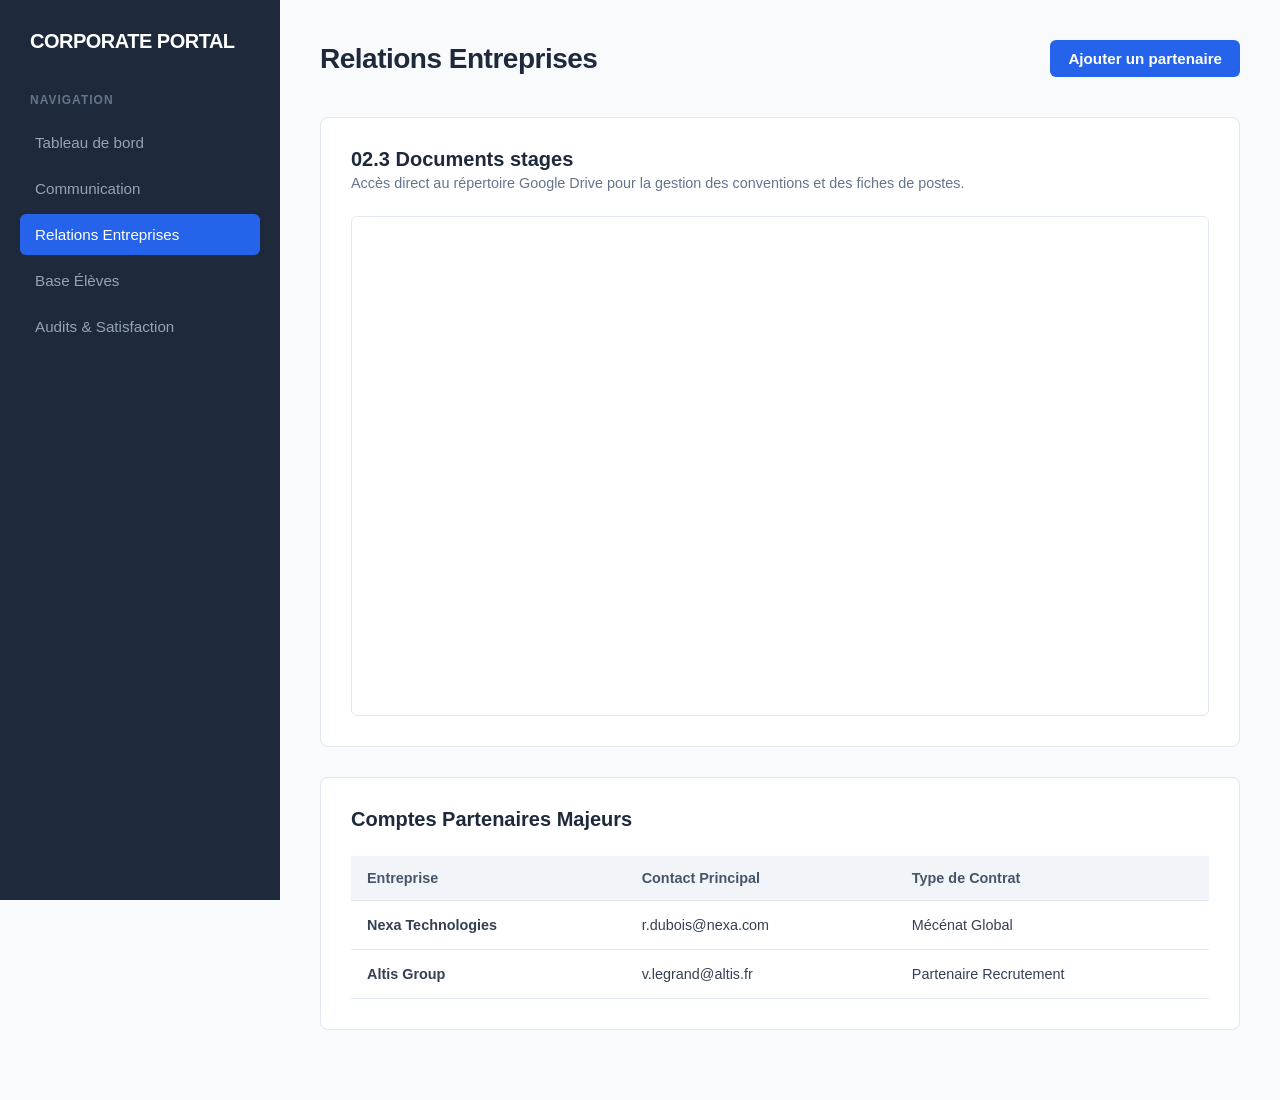
==== entreprises.html @ c329b61d "Create entreprises.html for Corporate Portal This file contains the HTML structure for the 'Entrepri" ====
<!DOCTYPE html>
<html lang="fr">
<head>
    <meta charset="UTF-8">
    <meta name="viewport" content="width=device-width, initial-scale=1.0">
    <title>Entreprises - Association</title>
    <link rel="stylesheet" href="style.css">
</head>
<body>
    <aside>
        <div class="brand">Corporate Portal</div>
        <p class="menu-label">Navigation</p>
        <nav>
            <a href="index.html">Tableau de bord</a>
            <a href="communication.html">Communication</a>
            <a href="entreprises.html" class="active">Relations Entreprises</a>
            <a href="eleves.html">Base Élèves</a>
            <a href="satisfaction.html">Audits & Satisfaction</a>
        </nav>
    </aside>

    <main>
        <div class="header-actions">
            <h1>Relations Entreprises</h1>
            <button class="btn btn-primary">Ajouter un partenaire</button>
        </div>

        <div class="panel">
            <div class="panel-header">
                <h2>02.3 Documents stages</h2>
                <p>Accès direct au répertoire Google Drive pour la gestion des conventions et des fiches de postes.</p>
            </div>
            <div style="width: 100%; height: 500px; border: 1px solid var(--border); border-radius: 6px; overflow: hidden;">
                <iframe src="https://drive.google.com/embeddedfolderview?id=TON_ID_DE_DOSSIER_DRIVE#list" style="width:100%; height:100%; border:0;"></iframe>
            </div>
        </div>

        <div class="panel">
            <div class="panel-header">
                <h2>Comptes Partenaires Majeurs</h2>
            </div>
            <div class="table-responsive">
                <table>
                    <thead>
                        <tr>
                            <th>Entreprise</th>
                            <th>Contact Principal</th>
                            <th>Type de Contrat</th>
                        </tr>
                    </thead>
                    <tbody>
                        <tr>
                            <td><strong>Nexa Technologies</strong></td>
                            <td>r.dubois@nexa.com</td>
                            <td>Mécénat Global</td>
                        </tr>
                        <tr>
                            <td><strong>Altis Group</strong></td>
                            <td>v.legrand@altis.fr</td>
                            <td>Partenaire Recrutement</td>
                        </tr>
                    </tbody>
                </table>
            </div>
        </div>
    </main>
</body>
</html>
---- style.css ----
:root {
    --bg-main: #0f172a;
    --bg-side: #1e293b;
    --bg-card: #ffffff;
    --text-main: #1e293b;
    --text-muted: #64748b;
    --accent: #2563eb;
    --accent-hover: #1d4ed8;
    --border: #e2e8f0;
}

* { box-sizing: border-box; margin: 0; padding: 0; font-family: '-apple-system', BlinkMacSystemFont, 'Segoe UI', Roboto, sans-serif; }
body { background: #f8fafc; color: var(--text-main); display: flex; min-height: 100vh; }

/* Sidebar Navigation */
aside { width: 280px; background: var(--bg-side); color: #fff; padding: 30px 20px; display: flex; flex-direction: column; position: fixed; height: 100vh; }
.brand { font-size: 1.25rem; font-weight: 700; letter-spacing: -0.5px; margin-bottom: 40px; padding-left: 10px; color: #fff; text-transform: uppercase; }
.menu-label { font-size: 0.75rem; text-transform: uppercase; color: var(--text-muted); font-weight: 700; letter-spacing: 1px; margin-bottom: 15px; padding-left: 10px; }
nav { display: flex; flex-direction: column; gap: 5px; flex-grow: 1; }
nav a { color: #94a3b8; text-decoration: none; padding: 12px 15px; border-radius: 6px; font-size: 0.95rem; font-weight: 500; transition: all 0.2s; }
nav a:hover, nav a.active { background: rgba(255,255,255,0.05); color: #fff; }
nav a.active { background: var(--accent); color: #fff; }

/* Main Content Area */
main { margin-left: 280px; flex-grow: 1; padding: 40px; max-width: 1400px; width: calc(100% - 280px); }
.header-actions { display: flex; justify-content: space-between; align-items: center; margin-bottom: 40px; }
.header-actions h1 { font-size: 1.75rem; font-weight: 700; letter-spacing: -0.5px; }

/* Dashboard Stats */
.stats-grid { display: grid; grid-template-columns: repeat(4, 1fr); gap: 20px; margin-bottom: 40px; }
.stat-card { background: var(--bg-card); padding: 24px; border-radius: 8px; border: 1px solid var(--border); }
.stat-card p { font-size: 0.875rem; color: var(--text-muted); font-weight: 500; }
.stat-card h3 { font-size: 1.75rem; font-weight: 700; margin-top: 5px; }

.panel { background: var(--bg-card); border: 1px solid var(--border); border-radius: 8px; padding: 30px; margin-bottom: 30px; }
.panel-header { margin-bottom: 25px; }
.panel-header h2 { font-size: 1.25rem; font-weight: 600; }
.panel-header p { color: var(--text-muted); font-size: 0.9rem; margin-top: 4px; }

/* Tables */
.table-responsive { overflow-x: auto; }
table { width: 100%; border-collapse: collapse; text-align: left; font-size: 0.9rem; }
th { padding: 14px 16px; background: #f1f5f9; font-weight: 600; color: #475569; border-bottom: 1px solid var(--border); }
td { padding: 16px; border-bottom: 1px solid var(--border); color: #334155; }
tr:hover td { background: #f8fafc; }

/* Forms */
.form-grid { display: grid; grid-template-columns: repeat(2, 1fr); gap: 20px; margin-bottom: 20px; }
.form-group { display: flex; flex-direction: column; gap: 8px; }
.form-group.full-width { grid-column: span 2; }
label { font-size: 0.85rem; font-weight: 600; color: #344054; }
input, select, textarea { width: 100%; padding: 10px 14px; border: 1px solid #d0d5dd; border-radius: 6px; font-size: 0.95rem; background: #fff; color: var(--text-main); }
input:focus, select:focus, textarea:focus { outline: none; border-color: var(--accent); box-shadow: 0 0 0 4px rgba(37, 99, 235, 0.1); }

/* Buttons */
.btn { display: inline-flex; align-items: center; justify-content: center; padding: 10px 18px; border-radius: 6px; font-size: 0.95rem; font-weight: 600; cursor: pointer; transition: background 0.2s; border: none; text-decoration: none; }
.btn-primary { background: var(--accent); color: white; }
.btn-primary:hover { background: var(--accent-hover); }
.btn-secondary { background: #fff; border: 1px solid #d0d5dd; color: #344054; }
.btn-secondary:hover { background: #f9fafb; }
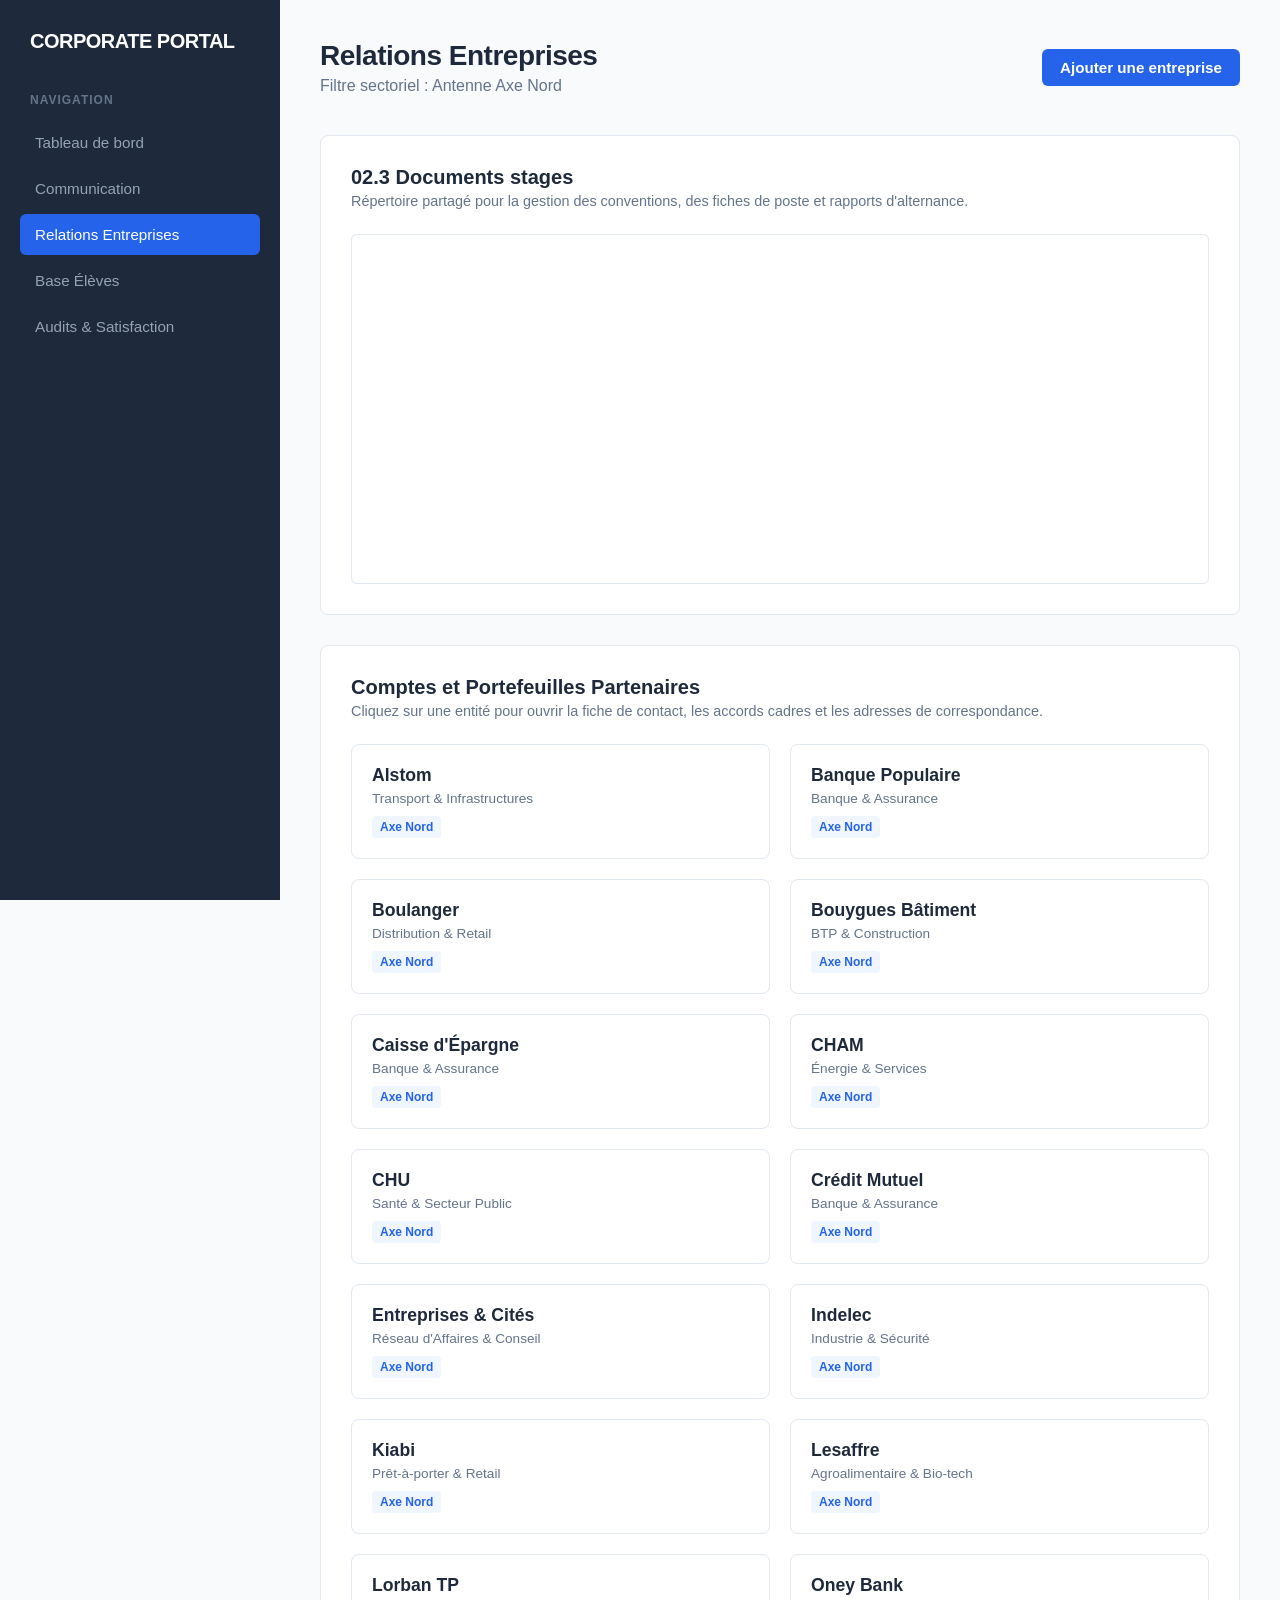
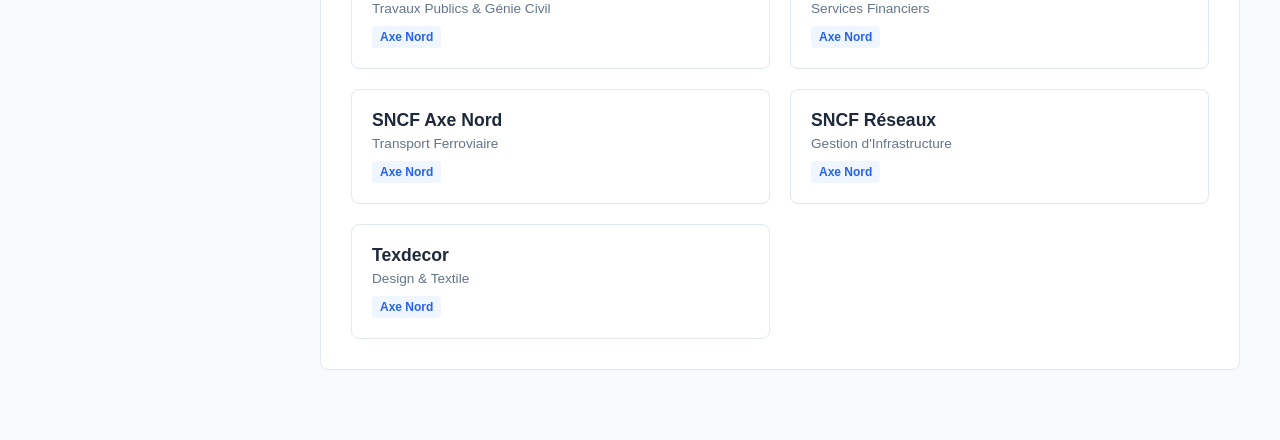
==== commit 127930b0: "Implement company grid layout and modal styles Added styles for company grid and modal functionality" ====
--- a/entreprises.html
+++ b/entreprises.html
@@ -5,8 +5,152 @@
     <meta name="viewport" content="width=device-width, initial-scale=1.0">
     <title>Entreprises - Association</title>
     <link rel="stylesheet" href="style.css">
+    <style>
+        /* Styles spécifiques pour la grille d'entreprises du Nord */
+        .companies-grid {
+            display: grid;
+            grid-template-columns: repeat(auto-fill, minmax(280px, 1fr));
+            gap: 20px;
+            margin-top: 15px;
+        }
+
+        .company-card {
+            background: var(--bg-card);
+            border: 1px solid var(--border);
+            border-radius: 8px;
+            padding: 20px;
+            cursor: pointer;
+            transition: all 0.2s ease-in-out;
+            display: flex;
+            flex-direction: column;
+            justify-content: space-between;
+        }
+
+        .company-card:hover {
+            border-color: var(--accent);
+            box-shadow: 0 4px 12px rgba(37, 99, 235, 0.08);
+            transform: translateY(-2px);
+        }
+
+        .company-info h3 {
+            font-size: 1.1rem;
+            font-weight: 600;
+            color: var(--text-main);
+            margin-bottom: 5px;
+        }
+
+        .company-info p {
+            font-size: 0.85rem;
+            color: var(--text-muted);
+        }
+
+        .region-badge {
+            display: inline-block;
+            background: #eff6ff;
+            color: var(--accent);
+            padding: 4px 8px;
+            border-radius: 4px;
+            font-size: 0.75rem;
+            font-weight: 600;
+            margin-top: 10px;
+            width: fit-content;
+        }
+
+        /* Fenêtre Modale (Pop-up Contacts) */
+        .modal-overlay {
+            position: fixed;
+            top: 0;
+            left: 0;
+            width: 100%;
+            height: 100%;
+            background: rgba(15, 23, 42, 0.6);
+            backdrop-filter: blur(4px);
+            display: flex;
+            align-items: center;
+            justify-content: center;
+            z-index: 1000;
+            opacity: 0;
+            pointer-events: none;
+            transition: opacity 0.2s ease;
+        }
+
+        .modal-overlay.active {
+            opacity: 1;
+            pointer-events: auto;
+        }
+
+        .modal-box {
+            background: #fff;
+            width: 100%;
+            max-width: 550px;
+            border-radius: 12px;
+            box-shadow: 0 20px 25px -5px rgba(0,0,0,0.1);
+            padding: 30px;
+            position: relative;
+            transform: translateY(20px);
+            transition: transform 0.2s ease;
+        }
+
+        .modal-overlay.active .modal-box {
+            transform: translateY(0);
+        }
+
+        .close-modal {
+            position: absolute;
+            top: 20px;
+            right: 20px;
+            background: #f1f5f9;
+            border: none;
+            width: 32px;
+            height: 32px;
+            border-radius: 50%;
+            cursor: pointer;
+            font-weight: bold;
+            color: var(--text-muted);
+            display: flex;
+            align-items: center;
+            justify-content: center;
+        }
+
+        .close-modal:hover {
+            background: #e2e8f0;
+            color: var(--text-main);
+        }
+
+        .modal-body h2 {
+            font-size: 1.5rem;
+            font-weight: 700;
+            margin-bottom: 20px;
+            color: #0f172a;
+            border-bottom: 2px solid var(--border);
+            padding-bottom: 10px;
+        }
+
+        .contact-row {
+            margin-bottom: 15px;
+            background: #f8fafc;
+            padding: 12px 15px;
+            border-radius: 6px;
+            border-left: 3px solid var(--accent);
+        }
+
+        .contact-row label {
+            font-size: 0.75rem;
+            text-transform: uppercase;
+            color: var(--text-muted);
+            letter-spacing: 0.5px;
+        }
+
+        .contact-row p {
+            font-size: 0.95rem;
+            font-weight: 600;
+            color: var(--text-main);
+            margin-top: 2px;
+        }
+    </style>
 </head>
 <body>
+
     <aside>
         <div class="brand">Corporate Portal</div>
         <p class="menu-label">Navigation</p>
@@ -21,48 +165,127 @@
 
     <main>
         <div class="header-actions">
-            <h1>Relations Entreprises</h1>
-            <button class="btn btn-primary">Ajouter un partenaire</button>
+            <div>
+                <h1>Relations Entreprises</h1>
+                <p style="color: var(--text-muted); margin-top: 5px;">Filtre sectoriel : Antenne Axe Nord</p>
+            </div>
+            <button class="btn btn-primary" onclick="alert('Ajout d\'un nouveau compte partenaire')">Ajouter une entreprise</button>
         </div>
 
         <div class="panel">
             <div class="panel-header">
                 <h2>02.3 Documents stages</h2>
-                <p>Accès direct au répertoire Google Drive pour la gestion des conventions et des fiches de postes.</p>
-            </div>
-            <div style="width: 100%; height: 500px; border: 1px solid var(--border); border-radius: 6px; overflow: hidden;">
+                <p>Répertoire partagé pour la gestion des conventions, des fiches de poste et rapports d'alternance.</p>
+            </div>
+            <div style="width: 100%; height: 350px; border: 1px solid var(--border); border-radius: 6px; overflow: hidden;">
                 <iframe src="https://drive.google.com/embeddedfolderview?id=TON_ID_DE_DOSSIER_DRIVE#list" style="width:100%; height:100%; border:0;"></iframe>
             </div>
         </div>
 
         <div class="panel">
             <div class="panel-header">
-                <h2>Comptes Partenaires Majeurs</h2>
-            </div>
-            <div class="table-responsive">
-                <table>
-                    <thead>
-                        <tr>
-                            <th>Entreprise</th>
-                            <th>Contact Principal</th>
-                            <th>Type de Contrat</th>
-                        </tr>
-                    </thead>
-                    <tbody>
-                        <tr>
-                            <td><strong>Nexa Technologies</strong></td>
-                            <td>r.dubois@nexa.com</td>
-                            <td>Mécénat Global</td>
-                        </tr>
-                        <tr>
-                            <td><strong>Altis Group</strong></td>
-                            <td>v.legrand@altis.fr</td>
-                            <td>Partenaire Recrutement</td>
-                        </tr>
-                    </tbody>
-                </table>
+                <h2>Comptes et Portefeuilles Partenaires</h2>
+                <p>Cliquez sur une entité pour ouvrir la fiche de contact, les accords cadres et les adresses de correspondance.</p>
+            </div>
+
+            <div class="companies-grid">
+                <div class="company-card" onclick="openCompanyModal('Alstom')">
+                    <div class="company-info"><h3>Alstom</h3><p>Transport & Infrastructures</p></div>
+                    <div class="region-badge">Axe Nord</div>
+                </div>
+                <div class="company-card" onclick="openCompanyModal('Banque Pop')">
+                    <div class="company-info"><h3>Banque Populaire</h3><p>Banque & Assurance</p></div>
+                    <div class="region-badge">Axe Nord</div>
+                </div>
+                <div class="company-card" onclick="openCompanyModal('Boulanger')">
+                    <div class="company-info"><h3>Boulanger</h3><p>Distribution & Retail</p></div>
+                    <div class="region-badge">Axe Nord</div>
+                </div>
+                <div class="company-card" onclick="openCompanyModal('Bouygues batiment')">
+                    <div class="company-info"><h3>Bouygues Bâtiment</h3><p>BTP & Construction</p></div>
+                    <div class="region-badge">Axe Nord</div>
+                </div>
+                <div class="company-card" onclick="openCompanyModal('Caisse d\'Epargne')">
+                    <div class="company-info"><h3>Caisse d'Épargne</h3><p>Banque & Assurance</p></div>
+                    <div class="region-badge">Axe Nord</div>
+                </div>
+                <div class="company-card" onclick="openCompanyModal('CHAM')">
+                    <div class="company-info"><h3>CHAM</h3><p>Énergie & Services</p></div>
+                    <div class="region-badge">Axe Nord</div>
+                </div>
+                <div class="company-card" onclick="openCompanyModal('CHU')">
+                    <div class="company-info"><h3>CHU</h3><p>Santé & Secteur Public</p></div>
+                    <div class="region-badge">Axe Nord</div>
+                </div>
+                <div class="company-card" onclick="openCompanyModal('Credit Mutuel')">
+                    <div class="company-info"><h3>Crédit Mutuel</h3><p>Banque & Assurance</p></div>
+                    <div class="region-badge">Axe Nord</div>
+                </div>
+                <div class="company-card" onclick="openCompanyModal('Entreprises & Cités')">
+                    <div class="company-info"><h3>Entreprises & Cités</h3><p>Réseau d'Affaires & Conseil</p></div>
+                    <div class="region-badge">Axe Nord</div>
+                </div>
+                <div class="company-card" onclick="openCompanyModal('Indelec')">
+                    <div class="company-info"><h3>Indelec</h3><p>Industrie & Sécurité</p></div>
+                    <div class="region-badge">Axe Nord</div>
+                </div>
+                <div class="company-card" onclick="openCompanyModal('Kiabi')">
+                    <div class="company-info"><h3>Kiabi</h3><p>Prêt-à-porter & Retail</p></div>
+                    <div class="region-badge">Axe Nord</div>
+                </div>
+                <div class="company-card" onclick="openCompanyModal('Lesaffre')">
+                    <div class="company-info"><h3>Lesaffre</h3><p>Agroalimentaire & Bio-tech</p></div>
+                    <div class="region-badge">Axe Nord</div>
+                </div>
+                <div class="company-card" onclick="openCompanyModal('Lorban TP')">
+                    <div class="company-info"><h3>Lorban TP</h3><p>Travaux Publics & Génie Civil</p></div>
+                    <div class="region-badge">Axe Nord</div>
+                </div>
+                <div class="company-card" onclick="openCompanyModal('Oney Bank')">
+                    <div class="company-info"><h3>Oney Bank</h3><p>Services Financiers</p></div>
+                    <div class="region-badge">Axe Nord</div>
+                </div>
+                <div class="company-card" onclick="openCompanyModal('SNCF Axe Nord')">
+                    <div class="company-info"><h3>SNCF Axe Nord</h3><p>Transport Ferroviaire</p></div>
+                    <div class="region-badge">Axe Nord</div>
+                </div>
+                <div class="company-card" onclick="openCompanyModal('SNCF Réseaux')">
+                    <div class="company-info"><h3>SNCF Réseaux</h3><p>Gestion d'Infrastructure</p></div>
+                    <div class="region-badge">Axe Nord</div>
+                </div>
+                <div class="company-card" onclick="openCompanyModal('Texdecor')">
+                    <div class="company-info"><h3>Texdecor</h3><p>Design & Textile</p></div>
+                    <div class="region-badge">Axe Nord</div>
+                </div>
             </div>
         </div>
     </main>
-</body>
-</html>
+
+    <div class="modal-overlay" id="contactModal" onclick="closeCompanyModal()">
+        <div class="modal-box" onclick="event.stopPropagation()">
+            <button class="close-modal" onclick="closeCompanyModal()">×</button>
+            <div class="modal-body">
+                <h2 id="modal-company-name">Nom Entreprise</h2>
+                
+                <div class="contact-row">
+                    <label>Responsable Relations Écoles / RH</label>
+                    <p id="modal-contact-name">En attente...</p>
+                </div>
+                
+                <div class="contact-row">
+                    <label>Adresse e-mail Directe</label>
+                    <p id="modal-contact-email">contact@entreprise.com</p>
+                </div>
+
+                <div class="contact-row">
+                    <label>Téléphone Ligne Directe</label>
+                    <p id="modal-contact-phone">+33 3 20 00 00 00</p>
+                </div>
+
+                <div class="contact-row">
+                    <label>Localisation (Région Nord)</label>
+                    <p id="modal-contact-loc">Lille Métropole / Grand Nord</p>
+                </div>
+
+                <div style="margin-top: 25px; display: flex; gap: 10px;">
+                    <a href="#" id="modal-drive-btn" target="_blank" class="btn btn-primary
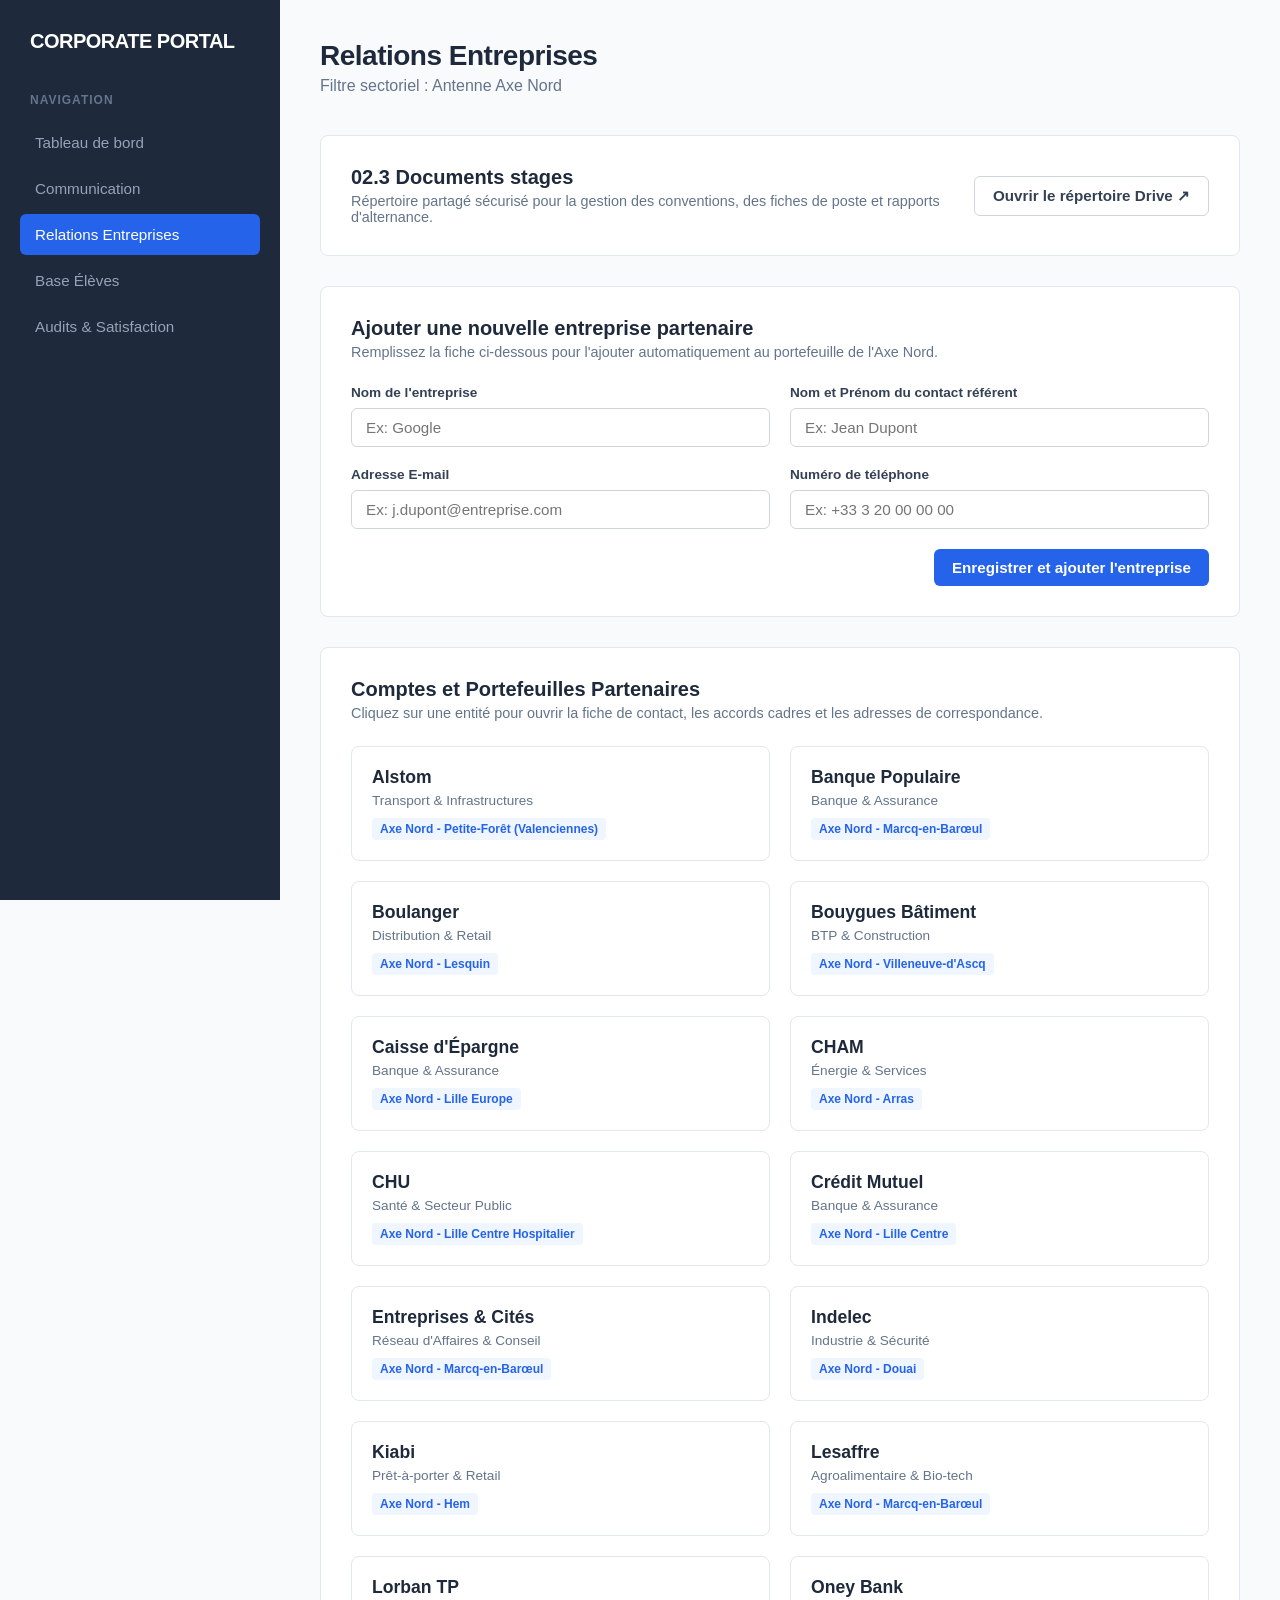
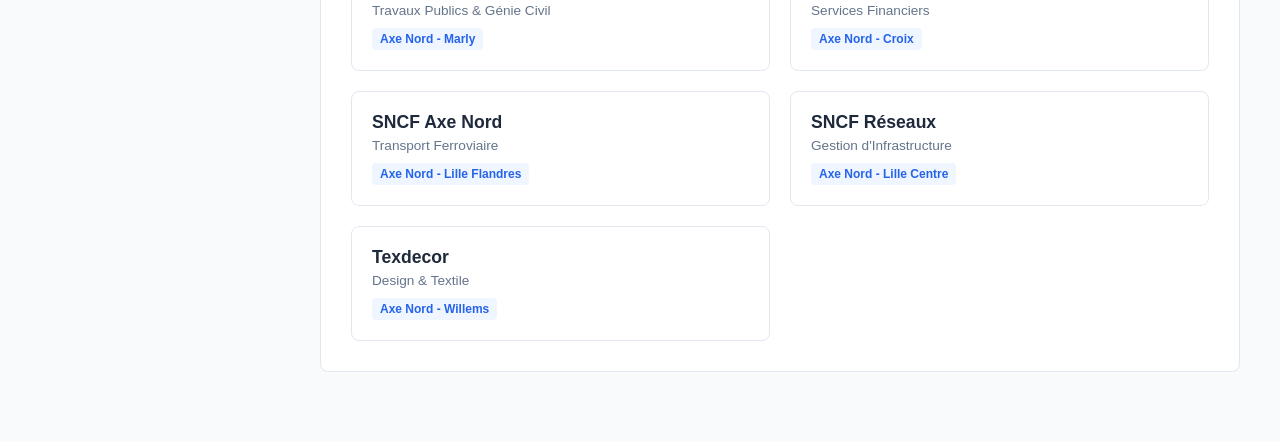
==== commit f347258d: "Revise company addition form and styles Updated styles and form for adding companies, improved layou" ====
--- a/entreprises.html
+++ b/entreprises.html
@@ -6,7 +6,7 @@
     <title>Entreprises - Association</title>
     <link rel="stylesheet" href="style.css">
     <style>
-        /* Styles spécifiques pour la grille d'entreprises du Nord */
+        /* Styles de la grille d'entreprises */
         .companies-grid {
             display: grid;
             grid-template-columns: repeat(auto-fill, minmax(280px, 1fr));
@@ -169,17 +169,46 @@
                 <h1>Relations Entreprises</h1>
                 <p style="color: var(--text-muted); margin-top: 5px;">Filtre sectoriel : Antenne Axe Nord</p>
             </div>
-            <button class="btn btn-primary" onclick="alert('Ajout d\'un nouveau compte partenaire')">Ajouter une entreprise</button>
+        </div>
+
+        <div class="panel" style="display: flex; justify-content: space-between; align-items: center; gap: 20px;">
+            <div>
+                <h2 style="font-size: 1.25rem; font-weight: 600;">02.3 Documents stages</h2>
+                <p style="color: var(--text-muted); font-size: 0.9rem; margin-top: 4px;">Répertoire partagé sécurisé pour la gestion des conventions, des fiches de poste et rapports d'alternance.</p>
+            </div>
+            <a href="#" target="_blank" class="btn btn-secondary" style="display: inline-flex; align-items: center; gap: 8px; font-weight: 600; white-space: nowrap; background: #fff;">
+                Ouvrir le répertoire Drive ↗
+            </a>
         </div>
 
         <div class="panel">
             <div class="panel-header">
-                <h2>02.3 Documents stages</h2>
-                <p>Répertoire partagé pour la gestion des conventions, des fiches de poste et rapports d'alternance.</p>
-            </div>
-            <div style="width: 100%; height: 350px; border: 1px solid var(--border); border-radius: 6px; overflow: hidden;">
-                <iframe src="https://drive.google.com/embeddedfolderview?id=TON_ID_DE_DOSSIER_DRIVE#list" style="width:100%; height:100%; border:0;"></iframe>
-            </div>
+                <h2>Ajouter une nouvelle entreprise partenaire</h2>
+                <p>Remplissez la fiche ci-dessous pour l'ajouter automatiquement au portefeuille de l'Axe Nord.</p>
+            </div>
+            <form id="add-company-form" onsubmit="handleFormSubmit(event)">
+                <div class="form-grid">
+                    <div class="form-group">
+                        <label for="comp-name">Nom de l'entreprise</label>
+                        <input type="text" id="comp-name" placeholder="Ex: Google" required>
+                    </div>
+                    <div class="form-group">
+                        <label for="comp-contact">Nom et Prénom du contact référent</label>
+                        <input type="text" id="comp-contact" placeholder="Ex: Jean Dupont" required>
+                    </div>
+                    <div class="form-group">
+                        <label for="comp-email">Adresse E-mail</label>
+                        <input type="email" id="comp-email" placeholder="Ex: j.dupont@entreprise.com" required>
+                    </div>
+                    <div class="form-group">
+                        <label for="comp-phone">Numéro de téléphone</label>
+                        <input type="tel" id="comp-phone" placeholder="Ex: +33 3 20 00 00 00" required>
+                    </div>
+                </div>
+                <div style="display: flex; justify-content: flex-end; margin-top: 10px;">
+                    <button type="submit" class="btn btn-primary">Enregistrer et ajouter l'entreprise</button>
+                </div>
+            </form>
         </div>
 
         <div class="panel">
@@ -188,76 +217,7 @@
                 <p>Cliquez sur une entité pour ouvrir la fiche de contact, les accords cadres et les adresses de correspondance.</p>
             </div>
 
-            <div class="companies-grid">
-                <div class="company-card" onclick="openCompanyModal('Alstom')">
-                    <div class="company-info"><h3>Alstom</h3><p>Transport & Infrastructures</p></div>
-                    <div class="region-badge">Axe Nord</div>
-                </div>
-                <div class="company-card" onclick="openCompanyModal('Banque Pop')">
-                    <div class="company-info"><h3>Banque Populaire</h3><p>Banque & Assurance</p></div>
-                    <div class="region-badge">Axe Nord</div>
-                </div>
-                <div class="company-card" onclick="openCompanyModal('Boulanger')">
-                    <div class="company-info"><h3>Boulanger</h3><p>Distribution & Retail</p></div>
-                    <div class="region-badge">Axe Nord</div>
-                </div>
-                <div class="company-card" onclick="openCompanyModal('Bouygues batiment')">
-                    <div class="company-info"><h3>Bouygues Bâtiment</h3><p>BTP & Construction</p></div>
-                    <div class="region-badge">Axe Nord</div>
-                </div>
-                <div class="company-card" onclick="openCompanyModal('Caisse d\'Epargne')">
-                    <div class="company-info"><h3>Caisse d'Épargne</h3><p>Banque & Assurance</p></div>
-                    <div class="region-badge">Axe Nord</div>
-                </div>
-                <div class="company-card" onclick="openCompanyModal('CHAM')">
-                    <div class="company-info"><h3>CHAM</h3><p>Énergie & Services</p></div>
-                    <div class="region-badge">Axe Nord</div>
-                </div>
-                <div class="company-card" onclick="openCompanyModal('CHU')">
-                    <div class="company-info"><h3>CHU</h3><p>Santé & Secteur Public</p></div>
-                    <div class="region-badge">Axe Nord</div>
-                </div>
-                <div class="company-card" onclick="openCompanyModal('Credit Mutuel')">
-                    <div class="company-info"><h3>Crédit Mutuel</h3><p>Banque & Assurance</p></div>
-                    <div class="region-badge">Axe Nord</div>
-                </div>
-                <div class="company-card" onclick="openCompanyModal('Entreprises & Cités')">
-                    <div class="company-info"><h3>Entreprises & Cités</h3><p>Réseau d'Affaires & Conseil</p></div>
-                    <div class="region-badge">Axe Nord</div>
-                </div>
-                <div class="company-card" onclick="openCompanyModal('Indelec')">
-                    <div class="company-info"><h3>Indelec</h3><p>Industrie & Sécurité</p></div>
-                    <div class="region-badge">Axe Nord</div>
-                </div>
-                <div class="company-card" onclick="openCompanyModal('Kiabi')">
-                    <div class="company-info"><h3>Kiabi</h3><p>Prêt-à-porter & Retail</p></div>
-                    <div class="region-badge">Axe Nord</div>
-                </div>
-                <div class="company-card" onclick="openCompanyModal('Lesaffre')">
-                    <div class="company-info"><h3>Lesaffre</h3><p>Agroalimentaire & Bio-tech</p></div>
-                    <div class="region-badge">Axe Nord</div>
-                </div>
-                <div class="company-card" onclick="openCompanyModal('Lorban TP')">
-                    <div class="company-info"><h3>Lorban TP</h3><p>Travaux Publics & Génie Civil</p></div>
-                    <div class="region-badge">Axe Nord</div>
-                </div>
-                <div class="company-card" onclick="openCompanyModal('Oney Bank')">
-                    <div class="company-info"><h3>Oney Bank</h3><p>Services Financiers</p></div>
-                    <div class="region-badge">Axe Nord</div>
-                </div>
-                <div class="company-card" onclick="openCompanyModal('SNCF Axe Nord')">
-                    <div class="company-info"><h3>SNCF Axe Nord</h3><p>Transport Ferroviaire</p></div>
-                    <div class="region-badge">Axe Nord</div>
-                </div>
-                <div class="company-card" onclick="openCompanyModal('SNCF Réseaux')">
-                    <div class="company-info"><h3>SNCF Réseaux</h3><p>Gestion d'Infrastructure</p></div>
-                    <div class="region-badge">Axe Nord</div>
-                </div>
-                <div class="company-card" onclick="openCompanyModal('Texdecor')">
-                    <div class="company-info"><h3>Texdecor</h3><p>Design & Textile</p></div>
-                    <div class="region-badge">Axe Nord</div>
-                </div>
-            </div>
+            <div class="companies-grid" id="companies-container"></div>
         </div>
     </main>
 
@@ -283,9 +243,128 @@
                 </div>
 
                 <div class="contact-row">
-                    <label>Localisation (Région Nord)</label>
-                    <p id="modal-contact-loc">Lille Métropole / Grand Nord</p>
+                    <label>Localisation</label>
+                    <p id="modal-contact-loc">Axe Nord</p>
                 </div>
 
                 <div style="margin-top: 25px; display: flex; gap: 10px;">
-                    <a href="#" id="modal-drive-btn" target="_blank" class="btn btn-primary
+                    <a href="#" id="modal-drive-btn" target="_blank" class="btn btn-primary" style="flex: 1;">Voir dossiers stages</a>
+                    <button class="btn btn-secondary" onclick="closeCompanyModal()">Fermer</button>
+                </div>
+            </div>
+        </div>
+    </div>
+
+    <script>
+        // 1. Liste fixe de tes entreprises issues de ton image
+        const defaultCompanies = {
+            'Alstom': { name: 'Marc Lemaire', email: 'rh.nord@alstom.com', phone: '+33 3 27 51 00 00', loc: 'Petite-Forêt (Valenciennes)', sector: 'Transport & Infrastructures' },
+            'Banque Populaire': { name: 'Sophie Nowak', email: 'relations-ecoles@bpnord.fr', phone: '+33 3 20 12 34 56', loc: 'Marcq-en-Barœul', sector: 'Banque & Assurance' },
+            'Boulanger': { name: 'Julien Verhaghe', email: 'stages.nord@boulanger.fr', phone: '+33 3 20 43 21 00', loc: 'Lesquin', sector: 'Distribution & Retail' },
+            'Bouygues Bâtiment': { name: 'Émilie Dubois', email: 'recrutement.nord@bouygues-construction.com', phone: '+33 3 20 16 70 00', loc: 'Villeneuve-d\'Ascq', sector: 'BTP & Construction' },
+            'Caisse d\'Épargne': { name: 'Antoine Morel', email: 'talents@cenfe.fr', phone: '+33 3 20 63 50 00', loc: 'Lille Europe', sector: 'Banque & Assurance' },
+            'CHAM': { name: 'Nicolas Legrand', email: 'contact.nord@cham.fr', phone: '+33 3 28 44 88 99', loc: 'Arras', sector: 'Énergie & Services' },
+            'CHU': { name: 'Direction des Affaires Médicales', email: 'stages-etudiants@chru-lille.fr', phone: '+33 3 20 44 59 62', loc: 'Lille Centre Hospitalier', sector: 'Santé & Secteur Public' },
+            'Crédit Mutuel': { name: 'Mathilde Roussel', email: 'carrieres-nord@cmne.fr', phone: '+33 3 20 76 89 00', loc: 'Lille Centre', sector: 'Banque & Assurance' },
+            'Entreprises & Cités': { name: 'Pierre d\'Hulst', email: 'reseau-nord@entreprisesetcites.com', phone: '+33 3 20 99 44 00', loc: 'Marcq-en-Barœul', sector: 'Réseau d\'Affaires & Conseil' },
+            'Indelec': { name: 'Guillaume Brochet', email: 'rh@indelec.com', phone: '+33 3 20 24 58 58', loc: 'Douai', sector: 'Industrie & Sécurité' },
+            'Kiabi': { name: 'Clara Descamps', email: 'recrutement-campus@kiabi.com', phone: '+33 3 20 29 55 00', loc: 'Hem', sector: 'Prêt-à-porter & Retail' },
+            'Lesaffre': { name: 'Audrey Fontaine', email: 'careers.nord@lesaffre.com', phone: '+33 3 20 81 61 00', loc: 'Marcq-en-Barœul', sector: 'Agroalimentaire & Bio-tech' },
+            'Lorban TP': { name: 'Frédéric Lorban', email: 'contact.valenciennes@lorban.fr', phone: '+33 3 27 21 54 00', loc: 'Marly', sector: 'Travaux Publics & Génie Civil' },
+            'Oney Bank': { name: 'Camille Simon', email: 'stages-alternance@oney.fr', phone: '+33 3 28 38 58 00', loc: 'Croix', sector: 'Services Financiers' },
+            'SNCF Axe Nord': { name: 'Régis Dumoulin', email: 'recrutement.nord@sncf.fr', phone: '+33 3 28 53 20 00', loc: 'Lille Flandres', sector: 'Transport Ferroviaire' },
+            'SNCF Réseaux': { name: 'Laurent Devos', email: 'contact.reseau-nord@sncf.fr', phone: '+33 3 20 14 65 00', loc: 'Lille Centre', sector: 'Gestion d\'Infrastructure' },
+            'Texdecor': { name: 'Valérie Demeestere', email: 'rh@texdecor.com', phone: '+33 3 20 61 71 81', loc: 'Willems', sector: 'Design & Textile' }
+        };
+
+        // Charger la base globale (Combiner le fixe + les ajouts utilisateur sauvegardés)
+        function getCompanyDatabase() {
+            const saved = localStorage.getItem('custom_companies');
+            const customCompanies = saved ? JSON.parse(saved) : {};
+            return { ...defaultCompanies, ...customCompanies };
+        }
+
+        // 2. Générer l'affichage de la grille HTML
+        function renderCompanies() {
+            const database = getCompanyDatabase();
+            const container = document.getElementById('companies-container');
+            container.innerHTML = ''; // Clear la liste
+
+            Object.keys(database).forEach(key => {
+                const comp = database[key];
+                const card = document.createElement('div');
+                card.className = 'company-card';
+                card.setAttribute('onclick', `openCompanyModal("${key.replace(/"/g, '&quot;')}")`);
+                card.innerHTML = `
+                    <div class="company-info">
+                        <h3>${key}</h3>
+                        <p>${comp.sector || 'Partenaire Enregistré'}</p>
+                    </div>
+                    <div class="region-badge">${comp.loc.includes('Axe Nord') ? 'Axe Nord' : 'Axe Nord - ' + comp.loc}</div>
+                `;
+                container.appendChild(card);
+            });
+        }
+
+        // 3. Gérer la soumission de ton formulaire de saisie
+        function handleFormSubmit(event) {
+            event.preventDefault();
+
+            const name = document.getElementById('comp-name').value.trim();
+            const contact = document.getElementById('comp-contact').value.trim();
+            const email = document.getElementById('comp-email').value.trim();
+            const phone = document.getElementById('comp-phone').value.trim();
+
+            if (!name || !contact || !email || !phone) return;
+
+            // Récupérer les entreprises custom déjà créées
+            const saved = localStorage.getItem('custom_companies');
+            const customCompanies = saved ? JSON.parse(saved) : {};
+
+            // Ajouter la nouvelle dedans
+            customCompanies[name] = {
+                name: contact,
+                email: email,
+                phone: phone,
+                loc: 'Axe Nord',
+                sector: 'Nouveau Partenaire'
+            };
+
+            // Sauvegarder dans le navigateur
+            localStorage.setItem('custom_companies', JSON.stringify(customCompanies));
+
+            // Reset le formulaire
+            document.getElementById('add-company-form').reset();
+
+            // Recharger la grille immédiatement
+            renderCompanies();
+            
+            alert(`L'entreprise "${name}" a bien été ajoutée au système.`);
+        }
+
+        // 4. Ouvrir la pop-up avec les infos correspondantes
+        function openCompanyModal(companyKey) {
+            const database = getCompanyDatabase();
+            const company = database[companyKey];
+            if (company) {
+                document.getElementById('modal-company-name').innerText = companyKey.toUpperCase();
+                document.getElementById('modal-contact-name').innerText = company.name;
+                document.getElementById('modal-contact-email').innerText = company.email;
+                document.getElementById('modal-contact-phone').innerText = company.phone;
+                document.getElementById('modal-contact-loc').innerText = company.loc;
+                
+                document.getElementById('modal-drive-btn').setAttribute('href', 'https://drive.google.com/drive/search?q=' + encodeURIComponent(companyKey));
+                
+                document.getElementById('contactModal').classList.add('active');
+            }
+        }
+
+        function closeCompanyModal() {
+            document.getElementById('contactModal').classList.remove('active');
+        }
+
+        // Initialisation de la page au chargement
+        window.onload = renderCompanies;
+    </script>
+</body>
+</html>
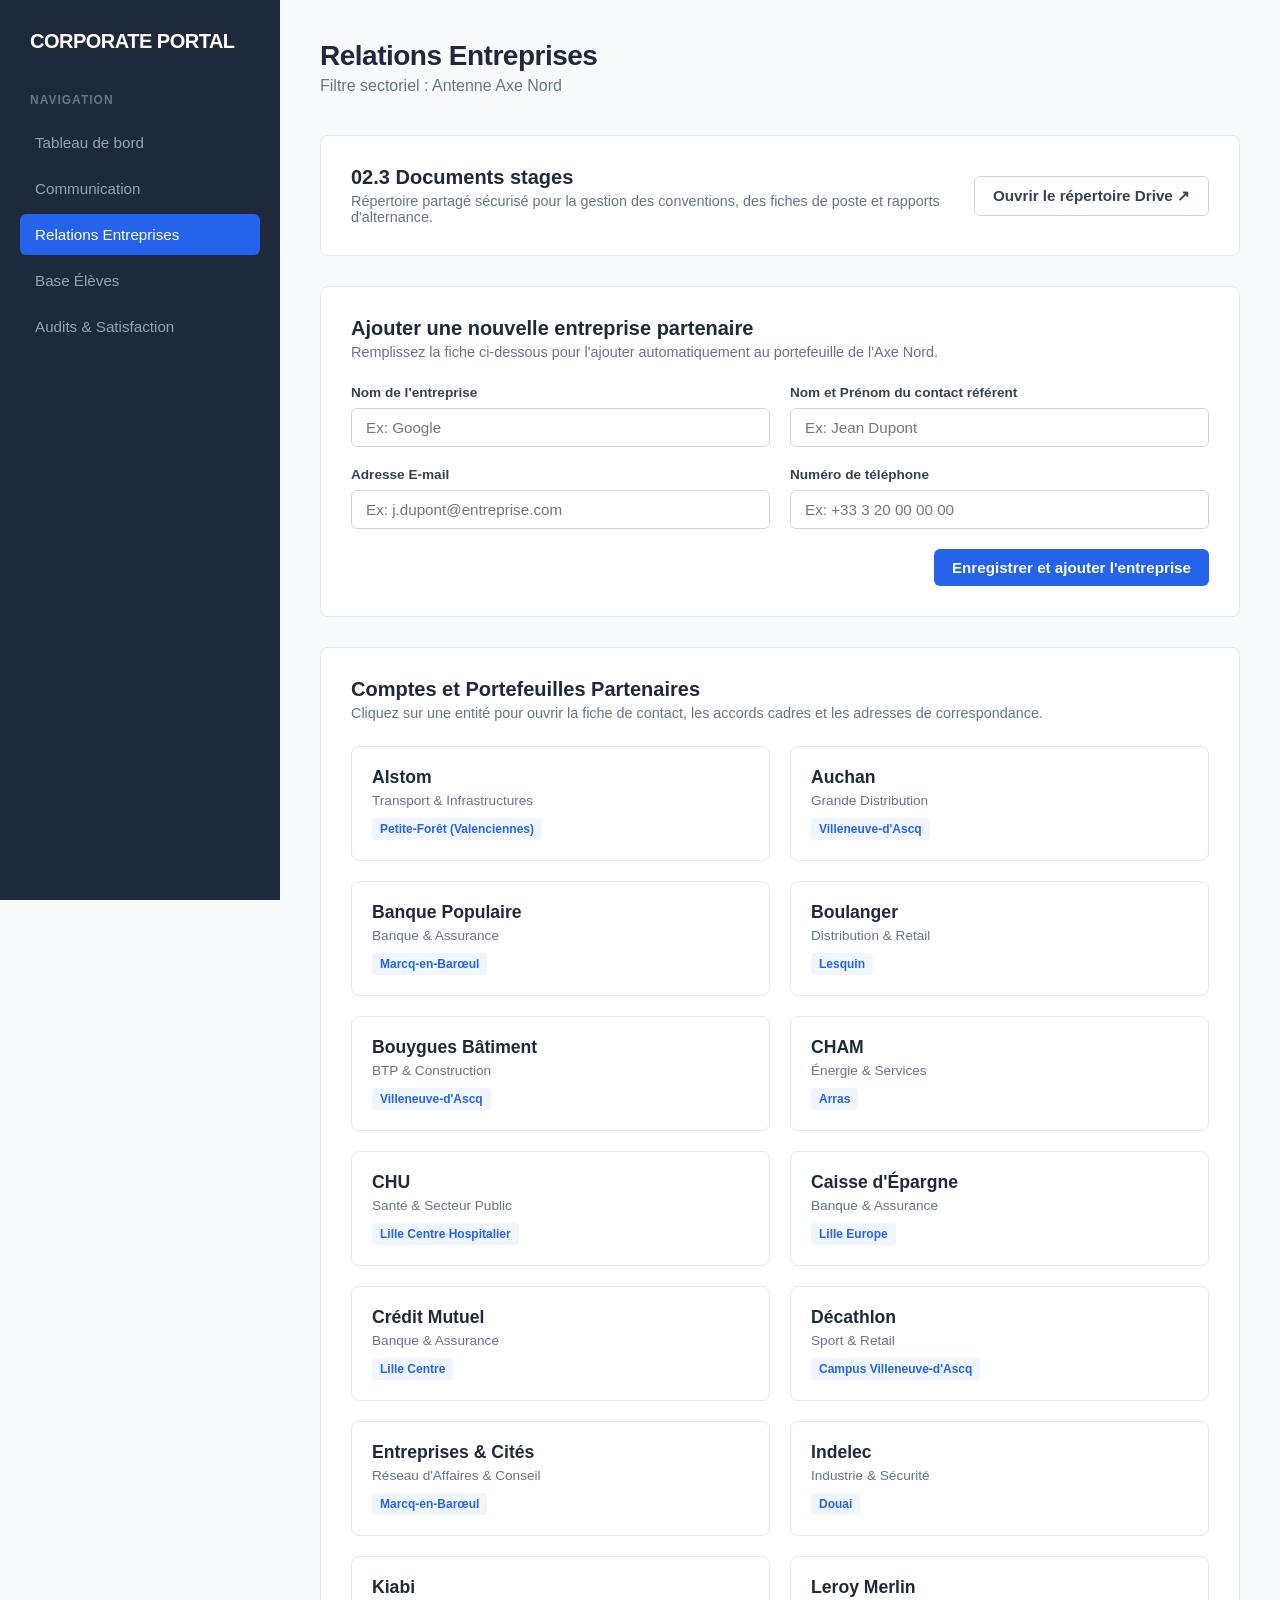
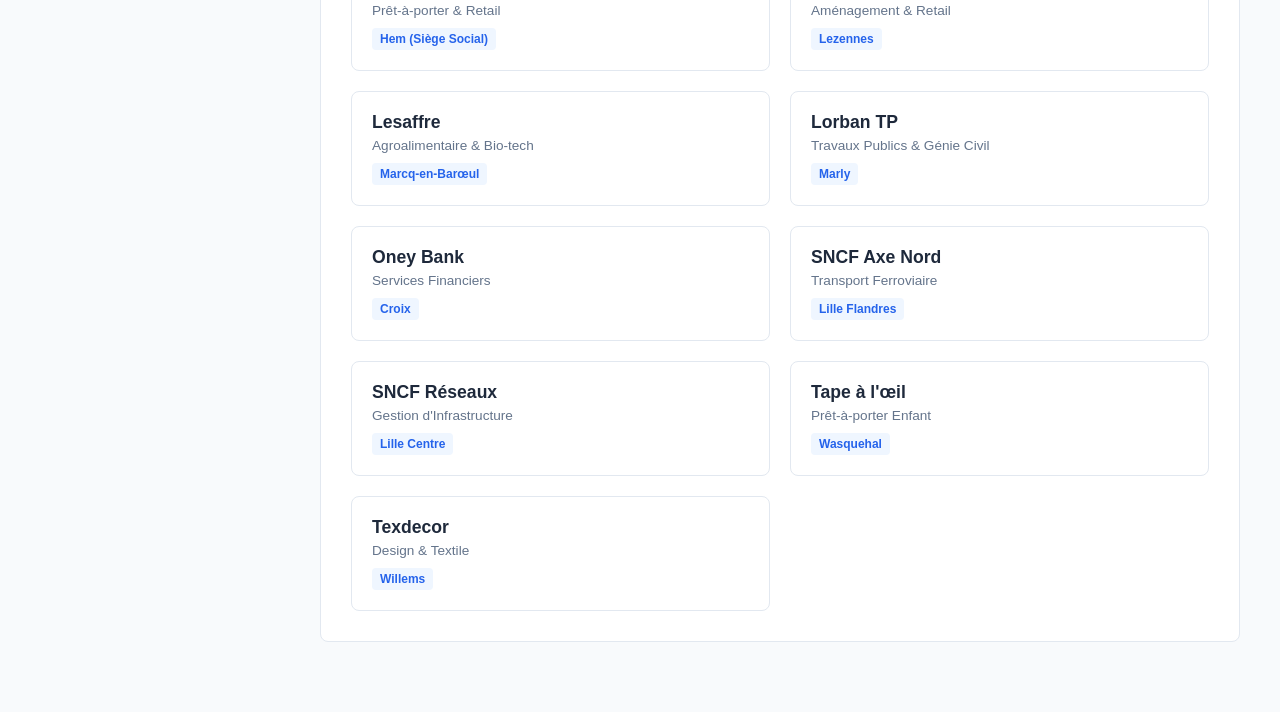
==== commit 901cba78: "Update company data and improve rendering logic" ====
--- a/entreprises.html
+++ b/entreprises.html
@@ -256,9 +256,10 @@
     </div>
 
     <script>
-        // 1. Liste fixe de tes entreprises issues de ton image
+        // Base de données fixe incluant TOUTES les vagues d'entreprises demandées
         const defaultCompanies = {
             'Alstom': { name: 'Marc Lemaire', email: 'rh.nord@alstom.com', phone: '+33 3 27 51 00 00', loc: 'Petite-Forêt (Valenciennes)', sector: 'Transport & Infrastructures' },
+            'Auchan': { name: 'Responsable Recrutement', email: 'contact@auchan.fr', phone: '+33 3 20 00 00 00', loc: 'Villeneuve-d\'Ascq', sector: 'Grande Distribution' },
             'Banque Populaire': { name: 'Sophie Nowak', email: 'relations-ecoles@bpnord.fr', phone: '+33 3 20 12 34 56', loc: 'Marcq-en-Barœul', sector: 'Banque & Assurance' },
             'Boulanger': { name: 'Julien Verhaghe', email: 'stages.nord@boulanger.fr', phone: '+33 3 20 43 21 00', loc: 'Lesquin', sector: 'Distribution & Retail' },
             'Bouygues Bâtiment': { name: 'Émilie Dubois', email: 'recrutement.nord@bouygues-construction.com', phone: '+33 3 20 16 70 00', loc: 'Villeneuve-d\'Ascq', sector: 'BTP & Construction' },
@@ -266,31 +267,32 @@
             'CHAM': { name: 'Nicolas Legrand', email: 'contact.nord@cham.fr', phone: '+33 3 28 44 88 99', loc: 'Arras', sector: 'Énergie & Services' },
             'CHU': { name: 'Direction des Affaires Médicales', email: 'stages-etudiants@chru-lille.fr', phone: '+33 3 20 44 59 62', loc: 'Lille Centre Hospitalier', sector: 'Santé & Secteur Public' },
             'Crédit Mutuel': { name: 'Mathilde Roussel', email: 'carrieres-nord@cmne.fr', phone: '+33 3 20 76 89 00', loc: 'Lille Centre', sector: 'Banque & Assurance' },
-            'Entreprises & Cités': { name: 'Pierre d\'Hulst', email: 'reseau-nord@entreprisesetcites.com', phone: '+33 3 20 99 44 00', loc: 'Marcq-en-Barœul', sector: 'Réseau d\'Affaires & Conseil' },
+            'Décathlon': { name: 'Service RH Campus', email: 'recrutement@decathlon.com', phone: '+33 3 20 10 20 30', loc: 'Campus Villeneuve-d\'Ascq', sector: 'Sport & Retail' },
+            'Entreprises & Cités': { name: 'Pierre d\'Hulst', email: 'reseau-nord@entreprisesetcites.com', phone: '+33 3 20 09 44 00', loc: 'Marcq-en-Barœul', sector: 'Réseau d\'Affaires & Conseil' },
             'Indelec': { name: 'Guillaume Brochet', email: 'rh@indelec.com', phone: '+33 3 20 24 58 58', loc: 'Douai', sector: 'Industrie & Sécurité' },
-            'Kiabi': { name: 'Clara Descamps', email: 'recrutement-campus@kiabi.com', phone: '+33 3 20 29 55 00', loc: 'Hem', sector: 'Prêt-à-porter & Retail' },
+            'Kiabi': { name: 'Stéphanie Gay / RH Campus', email: 'stephanie.gay@kiabi.com', phone: '+33 3 20 29 55 00', loc: 'Hem (Siège Social)', sector: 'Prêt-à-porter & Retail' },
+            'Leroy Merlin': { name: 'Pôle Relations Écoles', email: 'contact.rh@leroymerlin.fr', phone: '+33 3 20 00 00 00', loc: 'Lezennes', sector: 'Aménagement & Retail' },
             'Lesaffre': { name: 'Audrey Fontaine', email: 'careers.nord@lesaffre.com', phone: '+33 3 20 81 61 00', loc: 'Marcq-en-Barœul', sector: 'Agroalimentaire & Bio-tech' },
             'Lorban TP': { name: 'Frédéric Lorban', email: 'contact.valenciennes@lorban.fr', phone: '+33 3 27 21 54 00', loc: 'Marly', sector: 'Travaux Publics & Génie Civil' },
             'Oney Bank': { name: 'Camille Simon', email: 'stages-alternance@oney.fr', phone: '+33 3 28 38 58 00', loc: 'Croix', sector: 'Services Financiers' },
             'SNCF Axe Nord': { name: 'Régis Dumoulin', email: 'recrutement.nord@sncf.fr', phone: '+33 3 28 53 20 00', loc: 'Lille Flandres', sector: 'Transport Ferroviaire' },
             'SNCF Réseaux': { name: 'Laurent Devos', email: 'contact.reseau-nord@sncf.fr', phone: '+33 3 20 14 65 00', loc: 'Lille Centre', sector: 'Gestion d\'Infrastructure' },
+            'Tape à l\'œil': { name: 'Pôle Talents TAO', email: 'recrutement@tao.com', phone: '+33 3 20 00 00 00', loc: 'Wasquehal', sector: 'Prêt-à-porter Enfant' },
             'Texdecor': { name: 'Valérie Demeestere', email: 'rh@texdecor.com', phone: '+33 3 20 61 71 81', loc: 'Willems', sector: 'Design & Textile' }
         };
 
-        // Charger la base globale (Combiner le fixe + les ajouts utilisateur sauvegardés)
         function getCompanyDatabase() {
             const saved = localStorage.getItem('custom_companies');
             const customCompanies = saved ? JSON.parse(saved) : {};
             return { ...defaultCompanies, ...customCompanies };
         }
 
-        // 2. Générer l'affichage de la grille HTML
         function renderCompanies() {
             const database = getCompanyDatabase();
             const container = document.getElementById('companies-container');
-            container.innerHTML = ''; // Clear la liste
-
-            Object.keys(database).forEach(key => {
+            container.innerHTML = '';
+
+            Object.keys(database).sort().forEach(key => {
                 const comp = database[key];
                 const card = document.createElement('div');
                 card.className = 'company-card';
@@ -300,13 +302,12 @@
                         <h3>${key}</h3>
                         <p>${comp.sector || 'Partenaire Enregistré'}</p>
                     </div>
-                    <div class="region-badge">${comp.loc.includes('Axe Nord') ? 'Axe Nord' : 'Axe Nord - ' + comp.loc}</div>
+                    <div class="region-badge">${comp.loc}</div>
                 `;
                 container.appendChild(card);
             });
         }
 
-        // 3. Gérer la soumission de ton formulaire de saisie
         function handleFormSubmit(event) {
             event.preventDefault();
 
@@ -317,11 +318,9 @@
 
             if (!name || !contact || !email || !phone) return;
 
-            // Récupérer les entreprises custom déjà créées
             const saved = localStorage.getItem('custom_companies');
             const customCompanies = saved ? JSON.parse(saved) : {};
 
-            // Ajouter la nouvelle dedans
             customCompanies[name] = {
                 name: contact,
                 email: email,
@@ -330,19 +329,13 @@
                 sector: 'Nouveau Partenaire'
             };
 
-            // Sauvegarder dans le navigateur
             localStorage.setItem('custom_companies', JSON.stringify(customCompanies));
-
-            // Reset le formulaire
             document.getElementById('add-company-form').reset();
-
-            // Recharger la grille immédiatement
             renderCompanies();
             
-            alert(`L'entreprise "${name}" a bien été ajoutée au système.`);
-        }
-
-        // 4. Ouvrir la pop-up avec les infos correspondantes
+            alert(`L'entreprise "${name}" a été correctement ajoutée.`);
+        }
+
         function openCompanyModal(companyKey) {
             const database = getCompanyDatabase();
             const company = database[companyKey];
@@ -352,9 +345,7 @@
                 document.getElementById('modal-contact-email').innerText = company.email;
                 document.getElementById('modal-contact-phone').innerText = company.phone;
                 document.getElementById('modal-contact-loc').innerText = company.loc;
-                
                 document.getElementById('modal-drive-btn').setAttribute('href', 'https://drive.google.com/drive/search?q=' + encodeURIComponent(companyKey));
-                
                 document.getElementById('contactModal').classList.add('active');
             }
         }
@@ -363,7 +354,6 @@
             document.getElementById('contactModal').classList.remove('active');
         }
 
-        // Initialisation de la page au chargement
         window.onload = renderCompanies;
     </script>
 </body>
